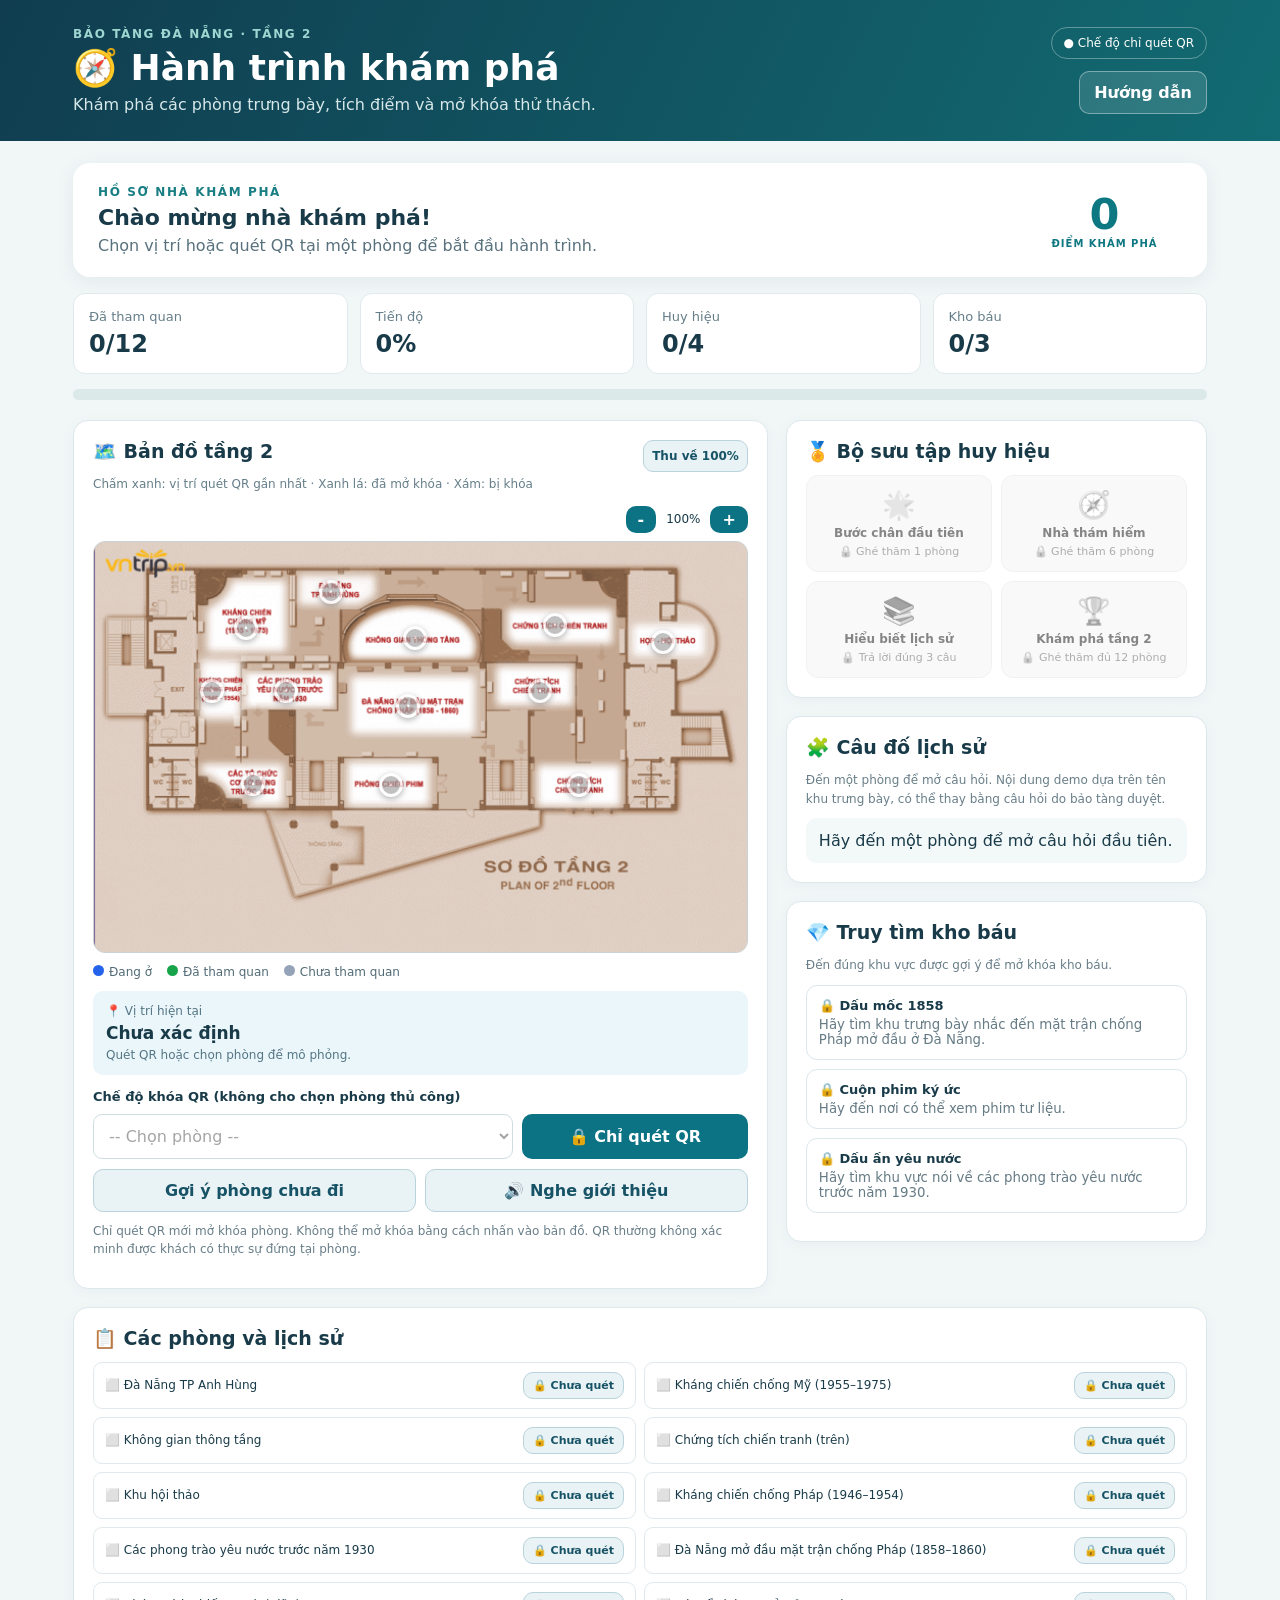
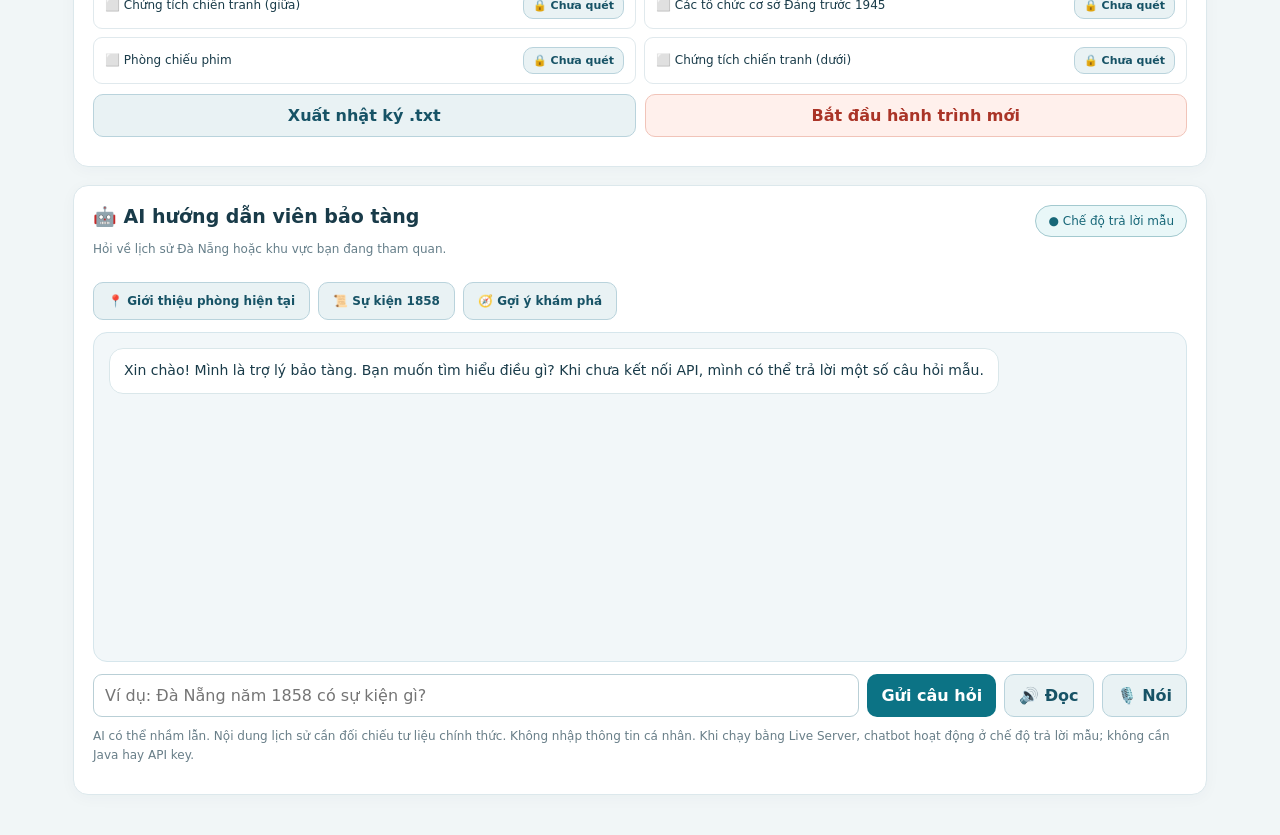
==== PUBLIC_UPLOAD_NETLIFY/index.html @ d4274776 "Day lan dau" ====
<!doctype html>
<html lang="vi">
<head>
  <meta charset="utf-8">
  <meta name="viewport" content="width=device-width,initial-scale=1">
  <meta name="theme-color" content="#103d50">
  <title>Hành trình khám phá | Bảo tàng Đà Nẵng</title>
  <link rel="stylesheet" href="style.css">
</head>
<body>
  <header class="top">
    <div class="wrap head">
      <div>
        <div class="eyebrow">BẢO TÀNG ĐÀ NẴNG · TẦNG 2</div>
        <h1>🧭 Hành trình khám phá</h1>
        <p>Khám phá các phòng trưng bày, tích điểm và mở khóa thử thách.</p>
      </div>
      <div class="head-actions">
        <span class="pill" id="modeBadge">● Chế độ chỉ quét QR</span>
        <button class="outline light" id="helpBtn">Hướng dẫn</button>
      </div>
    </div>
  </header>

  <main class="wrap">
    <section class="hero">
      <div>
        <div class="eyebrow dark">HỒ SƠ NHÀ KHÁM PHÁ</div>
        <h2 id="welcome">Chào mừng nhà khám phá!</h2>
        <p id="message">Quét QR tại một phòng để mở khóa và bắt đầu hành trình.</p>
      </div>
      <div class="score">
        <strong id="points">0</strong>
        <span>ĐIỂM KHÁM PHÁ</span>
      </div>
    </section>

    <section class="stats">
      <div class="stat">
        <span>Đã tham quan</span>
        <strong id="visitedCount">0/12</strong>
      </div>
      <div class="stat">
        <span>Tiến độ</span>
        <strong id="percentage">0%</strong>
      </div>
      <div class="stat">
        <span>Huy hiệu</span>
        <strong id="badgeCount">0/4</strong>
      </div>
      <div class="stat">
        <span>Kho báu</span>
        <strong id="treasureCount">0/3</strong>
      </div>
    </section>

    <div class="progress" aria-label="Tiến độ tham quan">
      <div id="progressFill"></div>
    </div>

    <div class="layout">
      <section class="panel map-panel">
        <div class="section-heading">
          <div>
            <h2>🗺️ Bản đồ tầng 2</h2>
            <p>Chấm xanh: vị trí quét QR gần nhất · Xanh lá: đã mở khóa · Xám: bị khóa</p>
          </div>
          <button class="outline" id="zoomReset">Thu về 100%</button>
        </div>
        
        <div class="zoom-tools">
          <button id="zoomOut" aria-label="Thu nhỏ">-</button>
          <span id="zoomLabel">100%</span>
          <button id="zoomIn" aria-label="Phóng to">+</button>
        </div>
        
        <div class="map-viewport" id="viewport">
          <div class="map-content" id="mapContent">
            <img src="floor2.png" alt="Sơ đồ gốc tầng 2 Bảo tàng Đà Nẵng">
            <div id="pins"></div>
          </div>
        </div>
        
        <div class="legend">
          <span><i class="blue"></i>Đang ở</span>
          <span><i class="green"></i>Đã tham quan</span>
          <span><i class="gray"></i>Chưa tham quan</span>
        </div>
        
        <div class="location-card" aria-live="polite">
          <span>📍 Vị trí hiện tại</span>
          <strong id="currentRoom">Chưa xác định</strong>
          <small id="positionSource">Quét QR tại phòng để xác nhận vị trí.</small>
        </div>
        
        <label for="roomSelect">Chế độ khóa QR (không cho chọn phòng thủ công)</label>
        <div class="input-row">
          <select id="roomSelect"></select>
          <button id="visitBtn">Đến phòng</button>
        </div>
        <div class="input-row">
          <button class="outline" id="nextBtn">Gợi ý phòng chưa đi</button>
          <button class="outline" id="audioBtn">🔊 Nghe giới thiệu</button>
        </div>
        <p class="hint">Chỉ quét QR mới mở khóa phòng. Không thể mở khóa bằng cách nhấn vào bản đồ. QR thường không xác minh được khách có thực sự đứng tại phòng.</p>
      </section>

      <div class="side">
        <section class="panel">
          <div class="section-heading">
            <h2>🏅 Bộ sưu tập huy hiệu</h2>
          </div>
          <div id="badges" class="badges"></div>
        </section>
        
        <section class="panel">
          <h2>🧩 Câu đố lịch sử</h2>
          <p class="hint">Đến một phòng để mở câu hỏi. Nội dung demo dựa trên tên khu trưng bày, có thể thay bằng câu hỏi do bảo tàng duyệt.</p>
          <div id="quizBox" class="quiz-box"></div>
        </section>
        
        <section class="panel">
          <h2>💎 Truy tìm kho báu</h2>
          <p class="hint">Đến đúng khu vực được gợi ý để mở khóa kho báu.</p>
          <div id="treasures"></div>
        </section>
      </div>
    </div>

    <section class="panel bottom">
      <h2>📋 Các phòng và lịch sử</h2>
      <div id="roomList" class="room-list"></div>
      <div class="input-row">
        <button class="outline" id="exportBtn">Xuất nhật ký .txt</button>
        <button class="danger" id="resetBtn">Bắt đầu hành trình mới</button>
      </div>
    </section>

    <section class="panel bottom" id="ai-guide">
      <div class="section-heading">
        <div>
          <h2>🤖 AI hướng dẫn viên bảo tàng</h2>
          <p>Hỏi về lịch sử Đà Nẵng hoặc khu vực bạn đang tham quan.</p>
        </div>
        <span class="pill ai-status" id="aiStatus">Đang kiểm tra kết nối</span>
      </div>
      
      <div class="ai-suggestions">
        <button class="outline ai-suggest" data-question="Khu vực tôi đang đứng trưng bày chủ đề gì?">📍 Giới thiệu phòng hiện tại</button>
        <button class="outline ai-suggest" data-question="Vì sao Đà Nẵng có vai trò quan trọng trong lịch sử năm 1858?">📜 Sự kiện 1858</button>
        <button class="outline ai-suggest" data-question="Tôi nên tham quan khu vực nào tiếp theo?">🧭 Gợi ý khám phá</button>
      </div>
      
      <div id="aiMessages" class="ai-messages" aria-live="polite">
        <div class="ai-bubble assistant">Xin chào! Mình là trợ lý bảo tàng. Bạn muốn tìm hiểu điều gì? Khi chưa kết nối API, mình có thể trả lời một số câu hỏi mẫu.</div>
      </div>
      
      <form id="aiForm" class="ai-form">
        <input id="aiInput" maxlength="600" autocomplete="off" placeholder="Ví dụ: Đà Nẵng năm 1858 có sự kiện gì?" aria-label="Câu hỏi cho AI" required>
        <button id="aiSend" type="submit">Gửi câu hỏi</button>
        <button type="button" class="outline" id="aiSpeak" title="Đọc câu trả lời">🔊 Đọc</button>
        <button type="button" class="outline" id="aiMic" title="Nhập bằng giọng nói">🎙️ Nói</button>
      </form>
      <p class="hint">AI có thể nhầm lẫn. Nội dung lịch sử cần đối chiếu tư liệu chính thức. Không nhập thông tin cá nhân. Khi chạy bằng Live Server, chatbot hoạt động ở chế độ trả lời mẫu; không cần Java hay API key.</p>
    </section>
  </main>

  <div id="toast" class="toast" role="status" aria-live="polite"></div>
  
  <dialog id="helpDialog">
    <h2>Hướng dẫn sử dụng</h2>
    <p><b>1.</b> Quét mã QR dán tại phòng để mở khóa phòng đó. Lần đầu ghé phòng được +100 điểm.</p>
    <p><b>2.</b> Trả lời đúng câu hỏi của phòng để nhận thêm +50 điểm.</p>
    <p><b>3.</b> Hoàn thành các thử thách kho báu để nhận +150 điểm mỗi nhiệm vụ.</p>
    <p><b>4.</b> Nhấn “Nghe giới thiệu” để nghe giọng đọc tiếng Việt bằng chức năng có sẵn của trình duyệt.</p>
    <p><b>5.</b> Để dùng QR thật, đưa web lên HTTPS, tạo mã cho mỗi phòng rồi in và đặt tại phòng tương ứng.</p>
    <p><b>6.</b> Chế độ QR-only không cho phép Beacon mở khóa. Ứng dụng Android có thể gọi <code>window.onBeaconRoom('id-phong')</code> trong WebView.</p>
    <p><b>Lưu ý:</b> vị trí các chấm trên ảnh là ước lượng, cần hiệu chỉnh với sơ đồ và cửa thực tế. Nội dung thuyết minh là giới thiệu mẫu, không phải nội dung chính thức của bảo tàng.</p>
    <button id="closeHelp">Đóng</button>
  </dialog>

  <script src="app.js"></script>
  <script src="ai.js"></script>
</body>
</html>
---- PUBLIC_UPLOAD_NETLIFY/style.css ----
:root{font-family:system-ui,-apple-system,'Segoe UI',sans-serif;color:#193b49;background:#f1f6f7}*{box-sizing:border-box}body{margin:0}button,select,input{font:inherit}button{border:0;border-radius:10px;background:#0c7385;color:white;padding:11px 14px;font-weight:700;cursor:pointer}button:hover{filter:brightness(.96)}button:focus-visible,input:focus-visible,select:focus-visible{outline:3px solid #f9b44c;outline-offset:2px}.outline{background:#e9f2f4;color:#175366;border:1px solid #b9d3dc}.light{background:#ffffff20;color:white;border-color:#ffffff60}.danger{background:#fff0ec;color:#aa3427;border:1px solid #f1c4b9}.wrap{max-width:1170px;margin:auto;padding-left:18px;padding-right:18px}.top{background:linear-gradient(115deg,#103d50,#126b72);color:white}.head{padding-top:27px;padding-bottom:27px;display:flex;align-items:center;justify-content:space-between;gap:15px}.head h1{font-size:clamp(24px,4vw,36px);margin:6px 0}.head p{margin:0;color:#d7e8e9}.eyebrow{font-size:12px;font-weight:800;letter-spacing:1.6px;color:#9ed7d1}.eyebrow.dark{color:#187e83}.head-actions{display:flex;flex-direction:column;gap:12px;align-items:flex-end}.pill{border:1px solid #ffffff55;border-radius:30px;padding:8px 12px;font-size:12px;white-space:nowrap}main{padding-top:22px;padding-bottom:40px}.hero{display:flex;justify-content:space-between;gap:18px;align-items:center;background:#fff;border-radius:17px;padding:22px 25px;box-shadow:0 4px 20px #123e5010}.hero h2{font-size:22px;margin:6px 0}.hero p{margin:0;color:#58717d}.score{display:flex;flex-direction:column;align-items:center;min-width:155px;color:#0d7782}.score strong{font-size:43px;line-height:1.1}.score span{font-size:10px;letter-spacing:1px;font-weight:800}.stats{display:grid;grid-template-columns:repeat(4,1fr);gap:12px;margin-top:16px}.stat{background:white;border:1px solid #e0eaed;border-radius:12px;padding:15px}.stat span{display:block;color:#657e89;font-size:13px}.stat strong{display:block;margin-top:6px;font-size:24px}.progress{height:11px;background:#dce9e9;border-radius:30px;overflow:hidden;margin:15px 0 20px}.progress>div{height:100%;width:0;background:linear-gradient(90deg,#15936b,#65c99b);transition:width .6s}.layout{display:grid;grid-template-columns:minmax(0,1.65fr) minmax(300px,1fr);gap:18px;align-items:start}.panel{background:white;border:1px solid #dce8ec;border-radius:15px;padding:19px;box-shadow:0 3px 16px #163e4e09}.panel h2{font-size:19px;margin:0 0 12px}.panel p{line-height:1.55}.section-heading{display:flex;justify-content:space-between;align-items:start;gap:10px}.section-heading p{font-size:12px;color:#657e89;margin:0 0 12px}.section-heading button{font-size:12px;padding:8px;white-space:nowrap}.zoom-tools{display:flex;align-items:center;justify-content:flex-end;gap:10px;margin-bottom:8px}.zoom-tools button{padding:4px 12px}.zoom-tools span{font-size:12px}.map-viewport{overflow:auto;max-height:600px;background:#e9e4dd;border:1px solid #c7d3d5;border-radius:12px}.map-content{width:100%;min-width:0;position:relative;line-height:0}.map-content img{display:block;width:100%;height:auto}.pin{position:absolute;transform:translate(-50%,-50%);width:24px;height:24px;border-radius:50%;border:3px solid white;background:#94a3b8;box-shadow:0 2px 6px #0007;padding:0;display:grid;place-items:center;color:white;font-size:12px;line-height:1;z-index:1}.pin.visited{background:#16a34a}.pin.current{background:#2563eb;width:34px;height:34px;z-index:3;animation:pulse 1.7s infinite}.pin.current::after{content:'📍';position:absolute;top:-23px;font-size:16px}.pin.new{animation:unlock .75s ease-out}.pin.current.new{animation:unlock .75s ease-out,pulse 1.7s .75s infinite}@keyframes pulse{50%{box-shadow:0 0 0 10px #2563eb33}}@keyframes unlock{0%{transform:translate(-50%,-50%) scale(.5);box-shadow:0 0 0 0 #16a34a88}65%{transform:translate(-50%,-50%) scale(1.4);box-shadow:0 0 0 15px #16a34a00}100%{transform:translate(-50%,-50%) scale(1)}}.legend{display:flex;gap:15px;flex-wrap:wrap;font-size:12px;color:#526b76;margin:12px 0}.legend i{display:inline-block;width:11px;height:11px;border-radius:50%;margin-right:5px}.blue{background:#2563eb}.green{background:#16a34a}.gray{background:#94a3b8}.location-card{display:flex;flex-direction:column;gap:5px;padding:13px;background:#eaf6fa;border-radius:10px;margin-bottom:14px}.location-card span,.location-card small{font-size:12px;color:#547585}.location-card strong{font-size:17px}.panel label{display:block;margin:14px 0 6px;font-size:13px;font-weight:700}.panel select,.panel input{width:100%;border:1px solid #b9cfd6;border-radius:9px;padding:11px;background:white;min-width:0}.input-row{display:flex;gap:9px;margin:10px 0;flex-wrap:wrap}.input-row select{flex:2}.input-row button{flex:1;min-width:120px}.hint{color:#687e88;font-size:12px;margin:10px 0}.side{display:grid;gap:18px}.badges{display:grid;grid-template-columns:repeat(2,1fr);gap:9px}.badge-item{background:#f4f6f7;border:1px solid #e3e9eb;border-radius:12px;padding:13px;text-align:center;filter:grayscale(1);opacity:.6}.badge-item.unlocked{background:#fff8e7;border-color:#f5d99c;filter:none;opacity:1}.badge-item .emoji{font-size:27px;display:block}.badge-item strong{display:block;font-size:12px;margin:5px 0}.badge-item small{display:block;font-size:11px;color:#667b86}.quiz-box{background:#f3f8f9;border-radius:11px;padding:13px}.quiz-box h3{font-size:15px;margin:0 0 10px}.choice{display:block;width:100%;text-align:left;background:white;color:#234b59;border:1px solid #ccdee4;margin:7px 0;font-weight:500}.choice.correct{background:#dff5e8;border-color:#54af80}.choice.wrong{background:#ffe8e3;border-color:#e89c91}.choice:disabled{cursor:default}.treasure{padding:12px;border:1px solid #dce7eb;border-radius:11px;margin:9px 0}.treasure.done{background:#e8f8ee;border-color:#9bd5b2}.treasure strong{display:block;font-size:13px}.treasure small{display:block;color:#657b85;margin-top:4px}.bottom{margin-top:18px}.room-list{display:grid;grid-template-columns:repeat(2,minmax(0,1fr));gap:8px}.room-item{display:flex;align-items:center;justify-content:space-between;gap:8px;border:1px solid #e0e9ed;border-radius:9px;padding:9px 11px}.room-item span{font-size:12px}.room-item button{padding:6px 9px;font-size:11px;white-space:nowrap}.qr-output{margin-top:14px;border:1px solid #dce8ec;border-radius:12px;padding:15px;text-align:center}.qr-output img{width:220px;max-width:100%;display:block;margin:10px auto}.qr-output a{font-size:12px;overflow-wrap:anywhere}.toast{position:fixed;bottom:20px;left:50%;transform:translate(-50%,30px);background:#143e50;color:white;padding:14px 20px;border-radius:12px;box-shadow:0 10px 35px #0004;z-index:10;opacity:0;pointer-events:none;transition:.25s;max-width:90vw}.toast.show{opacity:1;transform:translate(-50%,0)}dialog{border:0;border-radius:15px;max-width:540px;width:90%;padding:24px;box-shadow:0 20px 70px #0004}dialog::backdrop{background:#0c2839a8}dialog p{line-height:1.5}@media(max-width:850px){.layout{grid-template-columns:1fr}.stats{grid-template-columns:repeat(2,1fr)}}@media(max-width:550px){.head{align-items:start;flex-direction:column}.head-actions{flex-direction:row;align-items:center;flex-wrap:wrap}.hero{padding:18px}.hero h2{font-size:18px}.score{min-width:95px}.score strong{font-size:31px}.room-list{grid-template-columns:1fr}.panel{padding:13px}.section-heading{flex-wrap:wrap}}

.ai-status{color:#176778;border-color:#a3c9cf;background:#e9f7f8}.ai-suggestions{display:flex;flex-wrap:wrap;gap:8px;margin:12px 0}.ai-suggestions button{font-size:12px}.ai-messages{background:#f2f7f9;border:1px solid #d6e6ec;border-radius:14px;padding:15px;height:330px;overflow-y:auto;display:flex;flex-direction:column;gap:12px}.ai-bubble{white-space:pre-wrap;line-height:1.55;padding:11px 14px;border-radius:14px;max-width:90%;font-size:14px}.ai-bubble.assistant{align-self:flex-start;background:white;border:1px solid #dae7ea}.ai-bubble.user{align-self:flex-end;background:#d8edf8;color:#15405b}.ai-form{display:flex;gap:8px;flex-wrap:wrap;margin-top:12px}.ai-form input{flex:1;min-width:210px}.ai-form button{white-space:nowrap}@media(max-width:550px){.ai-form input{flex-basis:100%}}
.qr-links{margin-top:18px;display:grid;gap:10px}.qr-link-row{border:1px solid #d7e4e8;border-radius:10px;padding:12px;display:grid;gap:7px}.qr-link-row a{overflow-wrap:anywhere;font-size:13px}.qr-link-row button{justify-self:start}.pin:not(.visited):not(.current){opacity:.65;filter:grayscale(1)}
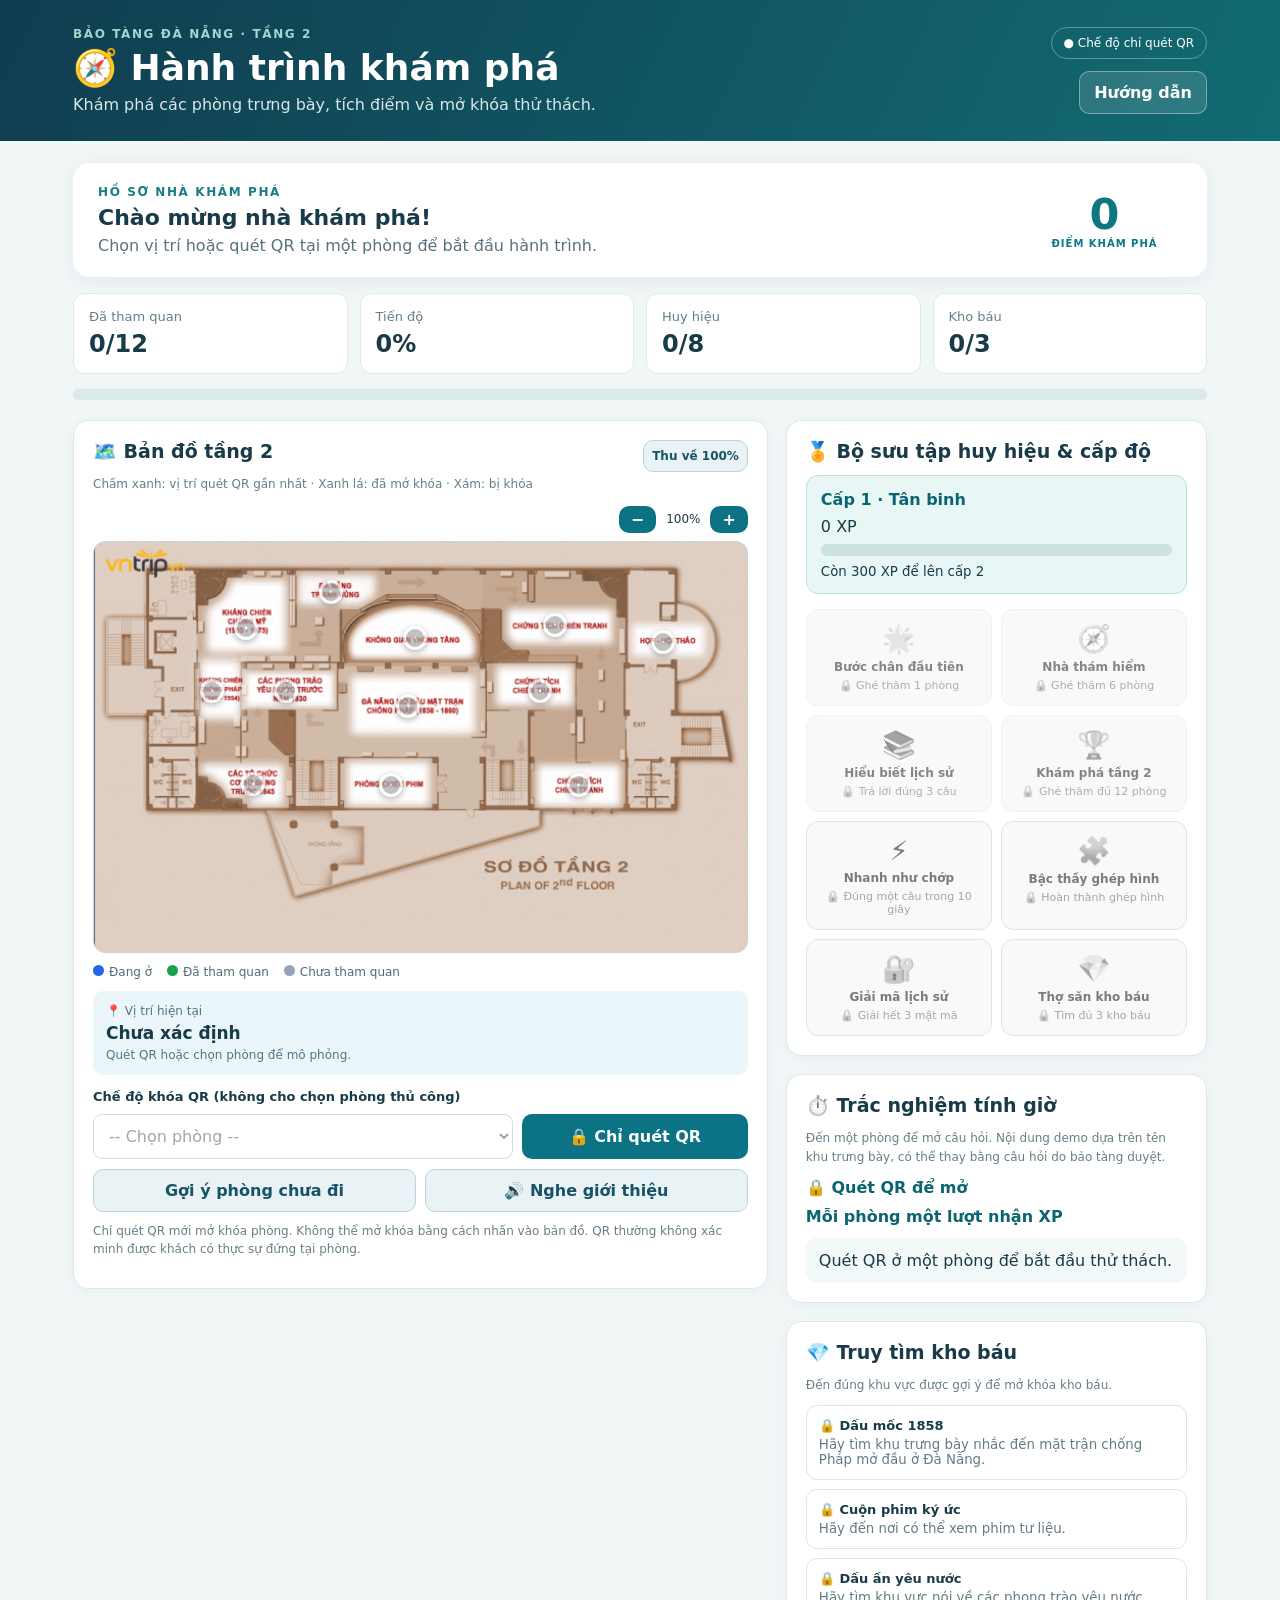
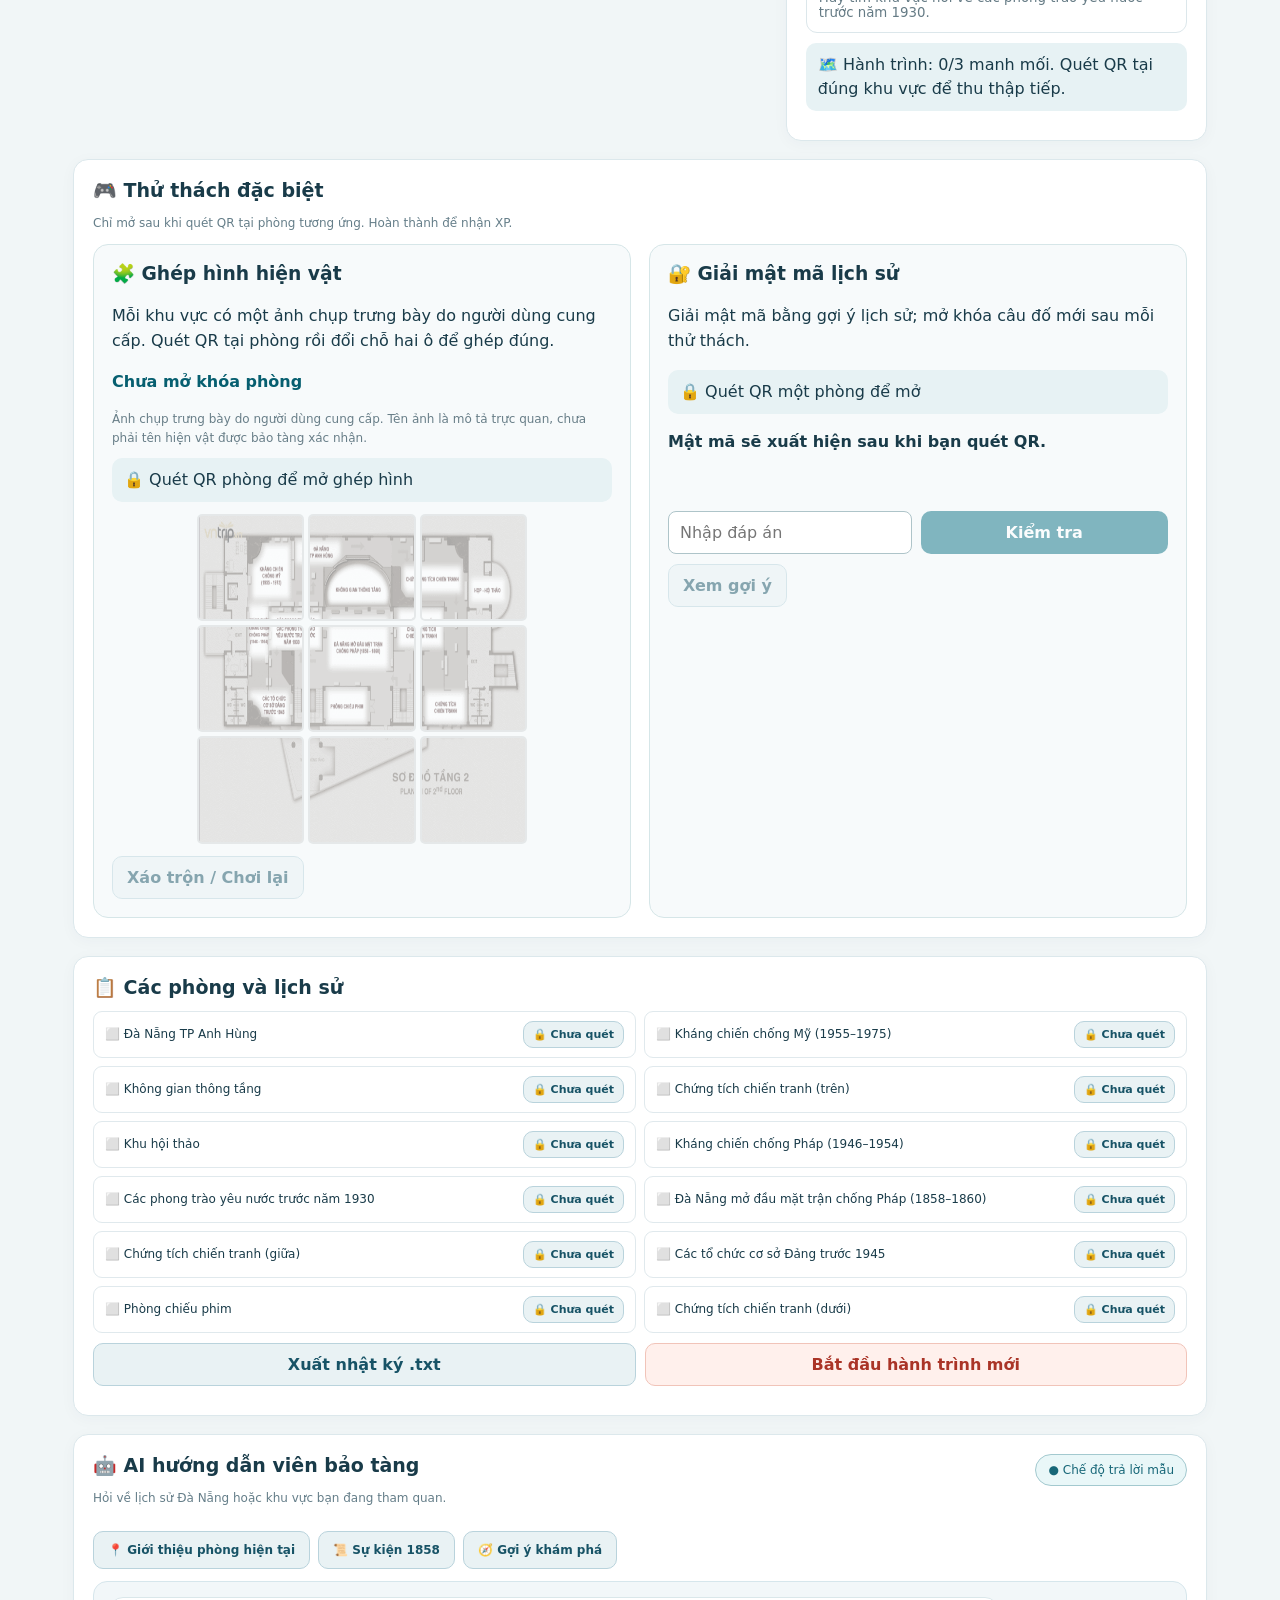
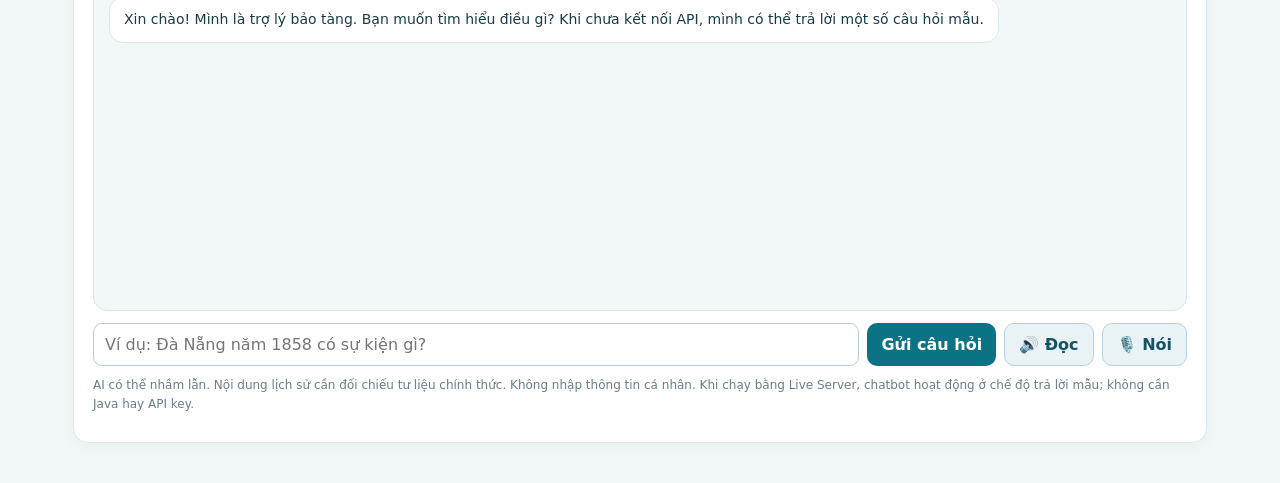
==== commit ca202549: "dong bo file" ====
--- a/PUBLIC_UPLOAD_NETLIFY/index.html
+++ b/PUBLIC_UPLOAD_NETLIFY/index.html
@@ -67,32 +67,33 @@
           </div>
           <button class="outline" id="zoomReset">Thu về 100%</button>
         </div>
-        
+
         <div class="zoom-tools">
-          <button id="zoomOut" aria-label="Thu nhỏ">-</button>
+          <button id="zoomOut" aria-label="Thu nhỏ">−</button>
           <span id="zoomLabel">100%</span>
           <button id="zoomIn" aria-label="Phóng to">+</button>
         </div>
-        
+
         <div class="map-viewport" id="viewport">
           <div class="map-content" id="mapContent">
             <img src="floor2.png" alt="Sơ đồ gốc tầng 2 Bảo tàng Đà Nẵng">
+            <svg id="pathLayer" viewBox="0 0 640 402"></svg>
             <div id="pins"></div>
           </div>
         </div>
-        
+
         <div class="legend">
           <span><i class="blue"></i>Đang ở</span>
           <span><i class="green"></i>Đã tham quan</span>
           <span><i class="gray"></i>Chưa tham quan</span>
         </div>
-        
+
         <div class="location-card" aria-live="polite">
           <span>📍 Vị trí hiện tại</span>
           <strong id="currentRoom">Chưa xác định</strong>
           <small id="positionSource">Quét QR tại phòng để xác nhận vị trí.</small>
         </div>
-        
+
         <label for="roomSelect">Chế độ khóa QR (không cho chọn phòng thủ công)</label>
         <div class="input-row">
           <select id="roomSelect"></select>
@@ -108,24 +109,77 @@
       <div class="side">
         <section class="panel">
           <div class="section-heading">
-            <h2>🏅 Bộ sưu tập huy hiệu</h2>
+            <h2>🏅 Bộ sưu tập huy hiệu & cấp độ</h2>
+          </div>
+          <div class="game-level">
+            <strong id="gameLevel">Cấp 1 · Tân binh</strong>
+            <span id="gameXp">0 XP</span>
+            <div class="xp-track">
+              <div id="xpFill"></div>
+            </div>
+            <small id="xpNext">Còn 300 XP để lên cấp</small>
           </div>
           <div id="badges" class="badges"></div>
         </section>
-        
+
         <section class="panel">
-          <h2>🧩 Câu đố lịch sử</h2>
+          <h2>⏱️ Trắc nghiệm tính giờ</h2>
           <p class="hint">Đến một phòng để mở câu hỏi. Nội dung demo dựa trên tên khu trưng bày, có thể thay bằng câu hỏi do bảo tàng duyệt.</p>
+          <div class="timer-row">
+            <span id="quizClock">⏳ Chờ mở phòng</span>
+            <span id="quizBest">Mỗi phòng một lượt nhận XP</span>
+          </div>
           <div id="quizBox" class="quiz-box"></div>
         </section>
-        
+
         <section class="panel">
           <h2>💎 Truy tìm kho báu</h2>
           <p class="hint">Đến đúng khu vực được gợi ý để mở khóa kho báu.</p>
           <div id="treasures"></div>
+          <div id="treasureStory" class="mission-story"></div>
         </section>
       </div>
     </div>
+
+    <section class="panel bottom game-panel" id="miniGames">
+      <div class="section-heading">
+        <div>
+          <h2>🎮 Thử thách đặc biệt</h2>
+          <p>Chỉ mở sau khi quét QR tại phòng tương ứng. Hoàn thành để nhận XP.</p>
+        </div>
+      </div>
+
+      <div class="game-grid">
+        <article class="game-card">
+          <h3>🧩 Ghép hình hiện vật</h3>
+          <p>Mỗi khu vực có một ảnh chụp trưng bày do người dùng cung cấp. Quét QR tại phòng rồi đổi chỗ hai ô để ghép đúng.</p>
+          <p id="puzzleRoomTitle"></p>
+          <p class="hint">Ảnh chụp trưng bày do người dùng cung cấp. Tên ảnh là mô tả trực quan, chưa phải tên hiện vật được bảo tàng xác nhận.</p>
+          <a id="puzzleSource" href="#" target="_blank" rel="noopener noreferrer" hidden>Nguồn tra cứu hiện vật: Bảo tàng Đà Nẵng</a>
+          <div id="puzzleStatus" class="game-status">🔒 Quét QR một phòng bất kỳ để mở</div>
+          <div id="puzzleBoard" class="puzzle-board" aria-label="Bảng ghép hình"></div>
+          <div id="puzzleReveal" class="puzzle-reveal" hidden>
+            <p>🎉 Bạn đã hoàn thành bức ảnh!</p>
+            <img alt="Ảnh trưng bày sau khi ghép" loading="lazy">
+            <p><strong></strong></p>
+            <small>Ảnh: người dùng cung cấp</small>
+          </div>
+          <button id="puzzleShuffle" class="outline" type="button">Xáo trộn / Chơi lại</button>
+        </article>
+
+        <article class="game-card">
+          <h3>🔐 Giải mật mã lịch sử</h3>
+          <p>Giải mật mã bằng gợi ý lịch sử; mở khóa câu đố mới sau mỗi thử thách.</p>
+          <div id="cipherStatus" class="game-status">🔒 Quét QR để mở</div>
+          <p id="cipherClue" class="cipher-clue"></p>
+          <div class="input-row">
+            <input id="cipherAnswer" type="text" placeholder="Nhập đáp án" autocomplete="off" maxlength="80" aria-label="Đáp án mật mã">
+            <button id="cipherCheck" type="button">Kiểm tra</button>
+          </div>
+          <button id="cipherHint" type="button" class="outline">Xem gợi ý</button>
+        </article>
+      </div>
+    </section>
 
     <section class="panel bottom">
       <h2>📋 Các phòng và lịch sử</h2>
@@ -144,17 +198,17 @@
         </div>
         <span class="pill ai-status" id="aiStatus">Đang kiểm tra kết nối</span>
       </div>
-      
+
       <div class="ai-suggestions">
         <button class="outline ai-suggest" data-question="Khu vực tôi đang đứng trưng bày chủ đề gì?">📍 Giới thiệu phòng hiện tại</button>
         <button class="outline ai-suggest" data-question="Vì sao Đà Nẵng có vai trò quan trọng trong lịch sử năm 1858?">📜 Sự kiện 1858</button>
         <button class="outline ai-suggest" data-question="Tôi nên tham quan khu vực nào tiếp theo?">🧭 Gợi ý khám phá</button>
       </div>
-      
+
       <div id="aiMessages" class="ai-messages" aria-live="polite">
         <div class="ai-bubble assistant">Xin chào! Mình là trợ lý bảo tàng. Bạn muốn tìm hiểu điều gì? Khi chưa kết nối API, mình có thể trả lời một số câu hỏi mẫu.</div>
       </div>
-      
+
       <form id="aiForm" class="ai-form">
         <input id="aiInput" maxlength="600" autocomplete="off" placeholder="Ví dụ: Đà Nẵng năm 1858 có sự kiện gì?" aria-label="Câu hỏi cho AI" required>
         <button id="aiSend" type="submit">Gửi câu hỏi</button>
@@ -166,12 +220,12 @@
   </main>
 
   <div id="toast" class="toast" role="status" aria-live="polite"></div>
-  
+
   <dialog id="helpDialog">
     <h2>Hướng dẫn sử dụng</h2>
     <p><b>1.</b> Quét mã QR dán tại phòng để mở khóa phòng đó. Lần đầu ghé phòng được +100 điểm.</p>
-    <p><b>2.</b> Trả lời đúng câu hỏi của phòng để nhận thêm +50 điểm.</p>
-    <p><b>3.</b> Hoàn thành các thử thách kho báu để nhận +150 điểm mỗi nhiệm vụ.</p>
+    <p><b>2.</b> Trả lời câu hỏi có đồng hồ 20 giây; đúng được +50 điểm và XP thưởng theo thời gian.</p>
+    <p><b>3.</b> Tìm đủ ba manh mối kho báu theo thứ tự; ghép hình và giải mật mã để nhận XP và huy hiệu mới.</p>
     <p><b>4.</b> Nhấn “Nghe giới thiệu” để nghe giọng đọc tiếng Việt bằng chức năng có sẵn của trình duyệt.</p>
     <p><b>5.</b> Để dùng QR thật, đưa web lên HTTPS, tạo mã cho mỗi phòng rồi in và đặt tại phòng tương ứng.</p>
     <p><b>6.</b> Chế độ QR-only không cho phép Beacon mở khóa. Ứng dụng Android có thể gọi <code>window.onBeaconRoom('id-phong')</code> trong WebView.</p>
@@ -180,6 +234,7 @@
   </dialog>
 
   <script src="app.js"></script>
+  <script src="game-upgrade.js"></script>
   <script src="ai.js"></script>
 </body>
 </html>
--- a/PUBLIC_UPLOAD_NETLIFY/style.css
+++ b/PUBLIC_UPLOAD_NETLIFY/style.css
@@ -1,4 +1,985 @@
-:root{font-family:system-ui,-apple-system,'Segoe UI',sans-serif;color:#193b49;background:#f1f6f7}*{box-sizing:border-box}body{margin:0}button,select,input{font:inherit}button{border:0;border-radius:10px;background:#0c7385;color:white;padding:11px 14px;font-weight:700;cursor:pointer}button:hover{filter:brightness(.96)}button:focus-visible,input:focus-visible,select:focus-visible{outline:3px solid #f9b44c;outline-offset:2px}.outline{background:#e9f2f4;color:#175366;border:1px solid #b9d3dc}.light{background:#ffffff20;color:white;border-color:#ffffff60}.danger{background:#fff0ec;color:#aa3427;border:1px solid #f1c4b9}.wrap{max-width:1170px;margin:auto;padding-left:18px;padding-right:18px}.top{background:linear-gradient(115deg,#103d50,#126b72);color:white}.head{padding-top:27px;padding-bottom:27px;display:flex;align-items:center;justify-content:space-between;gap:15px}.head h1{font-size:clamp(24px,4vw,36px);margin:6px 0}.head p{margin:0;color:#d7e8e9}.eyebrow{font-size:12px;font-weight:800;letter-spacing:1.6px;color:#9ed7d1}.eyebrow.dark{color:#187e83}.head-actions{display:flex;flex-direction:column;gap:12px;align-items:flex-end}.pill{border:1px solid #ffffff55;border-radius:30px;padding:8px 12px;font-size:12px;white-space:nowrap}main{padding-top:22px;padding-bottom:40px}.hero{display:flex;justify-content:space-between;gap:18px;align-items:center;background:#fff;border-radius:17px;padding:22px 25px;box-shadow:0 4px 20px #123e5010}.hero h2{font-size:22px;margin:6px 0}.hero p{margin:0;color:#58717d}.score{display:flex;flex-direction:column;align-items:center;min-width:155px;color:#0d7782}.score strong{font-size:43px;line-height:1.1}.score span{font-size:10px;letter-spacing:1px;font-weight:800}.stats{display:grid;grid-template-columns:repeat(4,1fr);gap:12px;margin-top:16px}.stat{background:white;border:1px solid #e0eaed;border-radius:12px;padding:15px}.stat span{display:block;color:#657e89;font-size:13px}.stat strong{display:block;margin-top:6px;font-size:24px}.progress{height:11px;background:#dce9e9;border-radius:30px;overflow:hidden;margin:15px 0 20px}.progress>div{height:100%;width:0;background:linear-gradient(90deg,#15936b,#65c99b);transition:width .6s}.layout{display:grid;grid-template-columns:minmax(0,1.65fr) minmax(300px,1fr);gap:18px;align-items:start}.panel{background:white;border:1px solid #dce8ec;border-radius:15px;padding:19px;box-shadow:0 3px 16px #163e4e09}.panel h2{font-size:19px;margin:0 0 12px}.panel p{line-height:1.55}.section-heading{display:flex;justify-content:space-between;align-items:start;gap:10px}.section-heading p{font-size:12px;color:#657e89;margin:0 0 12px}.section-heading button{font-size:12px;padding:8px;white-space:nowrap}.zoom-tools{display:flex;align-items:center;justify-content:flex-end;gap:10px;margin-bottom:8px}.zoom-tools button{padding:4px 12px}.zoom-tools span{font-size:12px}.map-viewport{overflow:auto;max-height:600px;background:#e9e4dd;border:1px solid #c7d3d5;border-radius:12px}.map-content{width:100%;min-width:0;position:relative;line-height:0}.map-content img{display:block;width:100%;height:auto}.pin{position:absolute;transform:translate(-50%,-50%);width:24px;height:24px;border-radius:50%;border:3px solid white;background:#94a3b8;box-shadow:0 2px 6px #0007;padding:0;display:grid;place-items:center;color:white;font-size:12px;line-height:1;z-index:1}.pin.visited{background:#16a34a}.pin.current{background:#2563eb;width:34px;height:34px;z-index:3;animation:pulse 1.7s infinite}.pin.current::after{content:'📍';position:absolute;top:-23px;font-size:16px}.pin.new{animation:unlock .75s ease-out}.pin.current.new{animation:unlock .75s ease-out,pulse 1.7s .75s infinite}@keyframes pulse{50%{box-shadow:0 0 0 10px #2563eb33}}@keyframes unlock{0%{transform:translate(-50%,-50%) scale(.5);box-shadow:0 0 0 0 #16a34a88}65%{transform:translate(-50%,-50%) scale(1.4);box-shadow:0 0 0 15px #16a34a00}100%{transform:translate(-50%,-50%) scale(1)}}.legend{display:flex;gap:15px;flex-wrap:wrap;font-size:12px;color:#526b76;margin:12px 0}.legend i{display:inline-block;width:11px;height:11px;border-radius:50%;margin-right:5px}.blue{background:#2563eb}.green{background:#16a34a}.gray{background:#94a3b8}.location-card{display:flex;flex-direction:column;gap:5px;padding:13px;background:#eaf6fa;border-radius:10px;margin-bottom:14px}.location-card span,.location-card small{font-size:12px;color:#547585}.location-card strong{font-size:17px}.panel label{display:block;margin:14px 0 6px;font-size:13px;font-weight:700}.panel select,.panel input{width:100%;border:1px solid #b9cfd6;border-radius:9px;padding:11px;background:white;min-width:0}.input-row{display:flex;gap:9px;margin:10px 0;flex-wrap:wrap}.input-row select{flex:2}.input-row button{flex:1;min-width:120px}.hint{color:#687e88;font-size:12px;margin:10px 0}.side{display:grid;gap:18px}.badges{display:grid;grid-template-columns:repeat(2,1fr);gap:9px}.badge-item{background:#f4f6f7;border:1px solid #e3e9eb;border-radius:12px;padding:13px;text-align:center;filter:grayscale(1);opacity:.6}.badge-item.unlocked{background:#fff8e7;border-color:#f5d99c;filter:none;opacity:1}.badge-item .emoji{font-size:27px;display:block}.badge-item strong{display:block;font-size:12px;margin:5px 0}.badge-item small{display:block;font-size:11px;color:#667b86}.quiz-box{background:#f3f8f9;border-radius:11px;padding:13px}.quiz-box h3{font-size:15px;margin:0 0 10px}.choice{display:block;width:100%;text-align:left;background:white;color:#234b59;border:1px solid #ccdee4;margin:7px 0;font-weight:500}.choice.correct{background:#dff5e8;border-color:#54af80}.choice.wrong{background:#ffe8e3;border-color:#e89c91}.choice:disabled{cursor:default}.treasure{padding:12px;border:1px solid #dce7eb;border-radius:11px;margin:9px 0}.treasure.done{background:#e8f8ee;border-color:#9bd5b2}.treasure strong{display:block;font-size:13px}.treasure small{display:block;color:#657b85;margin-top:4px}.bottom{margin-top:18px}.room-list{display:grid;grid-template-columns:repeat(2,minmax(0,1fr));gap:8px}.room-item{display:flex;align-items:center;justify-content:space-between;gap:8px;border:1px solid #e0e9ed;border-radius:9px;padding:9px 11px}.room-item span{font-size:12px}.room-item button{padding:6px 9px;font-size:11px;white-space:nowrap}.qr-output{margin-top:14px;border:1px solid #dce8ec;border-radius:12px;padding:15px;text-align:center}.qr-output img{width:220px;max-width:100%;display:block;margin:10px auto}.qr-output a{font-size:12px;overflow-wrap:anywhere}.toast{position:fixed;bottom:20px;left:50%;transform:translate(-50%,30px);background:#143e50;color:white;padding:14px 20px;border-radius:12px;box-shadow:0 10px 35px #0004;z-index:10;opacity:0;pointer-events:none;transition:.25s;max-width:90vw}.toast.show{opacity:1;transform:translate(-50%,0)}dialog{border:0;border-radius:15px;max-width:540px;width:90%;padding:24px;box-shadow:0 20px 70px #0004}dialog::backdrop{background:#0c2839a8}dialog p{line-height:1.5}@media(max-width:850px){.layout{grid-template-columns:1fr}.stats{grid-template-columns:repeat(2,1fr)}}@media(max-width:550px){.head{align-items:start;flex-direction:column}.head-actions{flex-direction:row;align-items:center;flex-wrap:wrap}.hero{padding:18px}.hero h2{font-size:18px}.score{min-width:95px}.score strong{font-size:31px}.room-list{grid-template-columns:1fr}.panel{padding:13px}.section-heading{flex-wrap:wrap}}
-
-.ai-status{color:#176778;border-color:#a3c9cf;background:#e9f7f8}.ai-suggestions{display:flex;flex-wrap:wrap;gap:8px;margin:12px 0}.ai-suggestions button{font-size:12px}.ai-messages{background:#f2f7f9;border:1px solid #d6e6ec;border-radius:14px;padding:15px;height:330px;overflow-y:auto;display:flex;flex-direction:column;gap:12px}.ai-bubble{white-space:pre-wrap;line-height:1.55;padding:11px 14px;border-radius:14px;max-width:90%;font-size:14px}.ai-bubble.assistant{align-self:flex-start;background:white;border:1px solid #dae7ea}.ai-bubble.user{align-self:flex-end;background:#d8edf8;color:#15405b}.ai-form{display:flex;gap:8px;flex-wrap:wrap;margin-top:12px}.ai-form input{flex:1;min-width:210px}.ai-form button{white-space:nowrap}@media(max-width:550px){.ai-form input{flex-basis:100%}}
-.qr-links{margin-top:18px;display:grid;gap:10px}.qr-link-row{border:1px solid #d7e4e8;border-radius:10px;padding:12px;display:grid;gap:7px}.qr-link-row a{overflow-wrap:anywhere;font-size:13px}.qr-link-row button{justify-self:start}.pin:not(.visited):not(.current){opacity:.65;filter:grayscale(1)}
+:root {
+  font-family: system-ui, -apple-system, 'Segoe UI', sans-serif;
+  color: #193b49;
+  background: #f1f6f7;
+}
+
+* {
+  box-sizing: border-box;
+}
+
+body {
+  margin: 0;
+}
+
+button,
+select,
+input {
+  font: inherit;
+}
+
+button {
+  border: 0;
+  border-radius: 10px;
+  background: #0c7385;
+  color: white;
+  padding: 11px 14px;
+  font-weight: 700;
+  cursor: pointer;
+}
+
+button:hover {
+  filter: brightness(.96);
+}
+
+button:focus-visible,
+input:focus-visible,
+select:focus-visible {
+  outline: 3px solid #f9b44c;
+  outline-offset: 2px;
+}
+
+.outline {
+  background: #e9f2f4;
+  color: #175366;
+  border: 1px solid #b9d3dc;
+}
+
+.light {
+  background: #ffffff20;
+  color: white;
+  border-color: #ffffff60;
+}
+
+.danger {
+  background: #fff0ec;
+  color: #aa3427;
+  border: 1px solid #f1c4b9;
+}
+
+.wrap {
+  max-width: 1170px;
+  margin: auto;
+  padding-left: 18px;
+  padding-right: 18px;
+}
+
+.top {
+  background: linear-gradient(115deg, #103d50, #126b72);
+  color: white;
+}
+
+.head {
+  padding-top: 27px;
+  padding-bottom: 27px;
+  display: flex;
+  align-items: center;
+  justify-content: space-between;
+  gap: 15px;
+}
+
+.head h1 {
+  font-size: clamp(24px, 4vw, 36px);
+  margin: 6px 0;
+}
+
+.head p {
+  margin: 0;
+  color: #d7e8e9;
+}
+
+.eyebrow {
+  font-size: 12px;
+  font-weight: 800;
+  letter-spacing: 1.6px;
+  color: #9ed7d1;
+}
+
+.eyebrow.dark {
+  color: #187e83;
+}
+
+.head-actions {
+  display: flex;
+  flex-direction: column;
+  gap: 12px;
+  align-items: flex-end;
+}
+
+.pill {
+  border: 1px solid #ffffff55;
+  border-radius: 30px;
+  padding: 8px 12px;
+  font-size: 12px;
+  white-space: nowrap;
+}
+
+main {
+  padding-top: 22px;
+  padding-bottom: 40px;
+}
+
+.hero {
+  display: flex;
+  justify-content: space-between;
+  gap: 18px;
+  align-items: center;
+  background: #fff;
+  border-radius: 17px;
+  padding: 22px 25px;
+  box-shadow: 0 4px 20px #123e5010;
+}
+
+.hero h2 {
+  font-size: 22px;
+  margin: 6px 0;
+}
+
+.hero p {
+  margin: 0;
+  color: #58717d;
+}
+
+.score {
+  display: flex;
+  flex-direction: column;
+  align-items: center;
+  min-width: 155px;
+  color: #0d7782;
+}
+
+.score strong {
+  font-size: 43px;
+  line-height: 1.1;
+}
+
+.score span {
+  font-size: 10px;
+  letter-spacing: 1px;
+  font-weight: 800;
+}
+
+.stats {
+  display: grid;
+  grid-template-columns: repeat(4, 1fr);
+  gap: 12px;
+  margin-top: 16px;
+}
+
+.stat {
+  background: white;
+  border: 1px solid #e0eaed;
+  border-radius: 12px;
+  padding: 15px;
+}
+
+.stat span {
+  display: block;
+  color: #657e89;
+  font-size: 13px;
+}
+
+.stat strong {
+  display: block;
+  margin-top: 6px;
+  font-size: 24px;
+}
+
+.progress {
+  height: 11px;
+  background: #dce9e9;
+  border-radius: 30px;
+  overflow: hidden;
+  margin: 15px 0 20px;
+}
+
+.progress > div {
+  height: 100%;
+  width: 0;
+  background: linear-gradient(90deg, #15936b, #65c99b);
+  transition: width .6s;
+}
+
+.layout {
+  display: grid;
+  grid-template-columns: minmax(0, 1.65fr) minmax(300px, 1fr);
+  gap: 18px;
+  align-items: start;
+}
+
+.panel {
+  background: white;
+  border: 1px solid #dce8ec;
+  border-radius: 15px;
+  padding: 19px;
+  box-shadow: 0 3px 16px #163e4e09;
+}
+
+.panel h2 {
+  font-size: 19px;
+  margin: 0 0 12px;
+}
+
+.panel p {
+  line-height: 1.55;
+}
+
+.section-heading {
+  display: flex;
+  justify-content: space-between;
+  align-items: start;
+  gap: 10px;
+}
+
+.section-heading p {
+  font-size: 12px;
+  color: #657e89;
+  margin: 0 0 12px;
+}
+
+.section-heading button {
+  font-size: 12px;
+  padding: 8px;
+  white-space: nowrap;
+}
+
+.zoom-tools {
+  display: flex;
+  align-items: center;
+  justify-content: flex-end;
+  gap: 10px;
+  margin-bottom: 8px;
+}
+
+.zoom-tools button {
+  padding: 4px 12px;
+}
+
+.zoom-tools span {
+  font-size: 12px;
+}
+
+.map-viewport {
+  overflow: auto;
+  max-height: 600px;
+  background: #e9e4dd;
+  border: 1px solid #c7d3d5;
+  border-radius: 12px;
+}
+
+.map-content {
+  width: 100%;
+  min-width: 0;
+  position: relative;
+  line-height: 0;
+}
+
+.map-content img {
+  display: block;
+  width: 100%;
+  height: auto;
+}
+
+.pin {
+  position: absolute;
+  transform: translate(-50%, -50%);
+  width: 24px;
+  height: 24px;
+  border-radius: 50%;
+  border: 3px solid white;
+  background: #94a3b8;
+  box-shadow: 0 2px 6px #0007;
+  padding: 0;
+  display: grid;
+  place-items: center;
+  color: white;
+  font-size: 12px;
+  line-height: 1;
+  z-index: 1;
+}
+
+.pin.visited {
+  background: #16a34a;
+}
+
+.pin.current {
+  background: #2563eb;
+  width: 34px;
+  height: 34px;
+  z-index: 3;
+  animation: pulse 1.7s infinite;
+}
+
+.pin.current::after {
+  content: '📍';
+  position: absolute;
+  top: -23px;
+  font-size: 16px;
+}
+
+.pin.new {
+  animation: unlock .75s ease-out;
+}
+
+.pin.current.new {
+  animation: unlock .75s ease-out, pulse 1.7s .75s infinite;
+}
+
+@keyframes pulse {
+  50% {
+    box-shadow: 0 0 0 10px #2563eb33;
+  }
+}
+
+@keyframes unlock {
+  0% {
+    transform: translate(-50%, -50%) scale(.5);
+    box-shadow: 0 0 0 0 #16a34a88;
+  }
+  65% {
+    transform: translate(-50%, -50%) scale(1.4);
+    box-shadow: 0 0 0 15px #16a34a00;
+  }
+  100% {
+    transform: translate(-50%, -50%) scale(1);
+  }
+}
+
+.legend {
+  display: flex;
+  gap: 15px;
+  flex-wrap: wrap;
+  font-size: 12px;
+  color: #526b76;
+  margin: 12px 0;
+}
+
+.legend i {
+  display: inline-block;
+  width: 11px;
+  height: 11px;
+  border-radius: 50%;
+  margin-right: 5px;
+}
+
+.blue {
+  background: #2563eb;
+}
+
+.green {
+  background: #16a34a;
+}
+
+.gray {
+  background: #94a3b8;
+}
+
+.location-card {
+  display: flex;
+  flex-direction: column;
+  gap: 5px;
+  padding: 13px;
+  background: #eaf6fa;
+  border-radius: 10px;
+  margin-bottom: 14px;
+}
+
+.location-card span,
+.location-card small {
+  font-size: 12px;
+  color: #547585;
+}
+
+.location-card strong {
+  font-size: 17px;
+}
+
+.panel label {
+  display: block;
+  margin: 14px 0 6px;
+  font-size: 13px;
+  font-weight: 700;
+}
+
+.panel select,
+.panel input {
+  width: 100%;
+  border: 1px solid #b9cfd6;
+  border-radius: 9px;
+  padding: 11px;
+  background: white;
+  min-width: 0;
+}
+
+.input-row {
+  display: flex;
+  gap: 9px;
+  margin: 10px 0;
+  flex-wrap: wrap;
+}
+
+.input-row select {
+  flex: 2;
+}
+
+.input-row button {
+  flex: 1;
+  min-width: 120px;
+}
+
+.hint {
+  color: #687e88;
+  font-size: 12px;
+  margin: 10px 0;
+}
+
+.side {
+  display: grid;
+  gap: 18px;
+}
+
+.badges {
+  display: grid;
+  grid-template-columns: repeat(2, 1fr);
+  gap: 9px;
+}
+
+.badge-item {
+  background: #f4f6f7;
+  border: 1px solid #e3e9eb;
+  border-radius: 12px;
+  padding: 13px;
+  text-align: center;
+  filter: grayscale(1);
+  opacity: .6;
+}
+
+.badge-item.unlocked {
+  background: #fff8e7;
+  border-color: #f5d99c;
+  filter: none;
+  opacity: 1;
+}
+
+.badge-item .emoji {
+  font-size: 27px;
+  display: block;
+}
+
+.badge-item strong {
+  display: block;
+  font-size: 12px;
+  margin: 5px 0;
+}
+
+.badge-item small {
+  display: block;
+  font-size: 11px;
+  color: #667b86;
+}
+
+.quiz-box {
+  background: #f3f8f9;
+  border-radius: 11px;
+  padding: 13px;
+}
+
+.quiz-box h3 {
+  font-size: 15px;
+  margin: 0 0 10px;
+}
+
+.choice {
+  display: block;
+  width: 100%;
+  text-align: left;
+  background: white;
+  color: #234b59;
+  border: 1px solid #ccdee4;
+  margin: 7px 0;
+  font-weight: 500;
+}
+
+.choice.correct {
+  background: #dff5e8;
+  border-color: #54af80;
+}
+
+.choice.wrong {
+  background: #ffe8e3;
+  border-color: #e89c91;
+}
+
+.choice:disabled {
+  cursor: default;
+}
+
+.treasure {
+  padding: 12px;
+  border: 1px solid #dce7eb;
+  border-radius: 11px;
+  margin: 9px 0;
+}
+
+.treasure.done {
+  background: #e8f8ee;
+  border-color: #9bd5b2;
+}
+
+.treasure strong {
+  display: block;
+  font-size: 13px;
+}
+
+.treasure small {
+  display: block;
+  color: #657b85;
+  margin-top: 4px;
+}
+
+.bottom {
+  margin-top: 18px;
+}
+
+.room-list {
+  display: grid;
+  grid-template-columns: repeat(2, minmax(0, 1fr));
+  gap: 8px;
+}
+
+.room-item {
+  display: flex;
+  align-items: center;
+  justify-content: space-between;
+  gap: 8px;
+  border: 1px solid #e0e9ed;
+  border-radius: 9px;
+  padding: 9px 11px;
+}
+
+.room-item span {
+  font-size: 12px;
+}
+
+.room-item button {
+  padding: 6px 9px;
+  font-size: 11px;
+  white-space: nowrap;
+}
+
+.qr-output {
+  margin-top: 14px;
+  border: 1px solid #dce8ec;
+  border-radius: 12px;
+  padding: 15px;
+  text-align: center;
+}
+
+.qr-output img {
+  width: 220px;
+  max-width: 100%;
+  display: block;
+  margin: 10px auto;
+}
+
+.qr-output a {
+  font-size: 12px;
+  overflow-wrap: anywhere;
+}
+
+.toast {
+  position: fixed;
+  bottom: 20px;
+  left: 50%;
+  transform: translate(-50%, 30px);
+  background: #143e50;
+  color: white;
+  padding: 14px 20px;
+  border-radius: 12px;
+  box-shadow: 0 10px 35px #0004;
+  z-index: 10;
+  opacity: 0;
+  pointer-events: none;
+  transition: .25s;
+  max-width: 90vw;
+}
+
+.toast.show {
+  opacity: 1;
+  transform: translate(-50%, 0);
+}
+
+dialog {
+  border: 0;
+  border-radius: 15px;
+  max-width: 540px;
+  width: 90%;
+  padding: 24px;
+  box-shadow: 0 20px 70px #0004;
+}
+
+dialog::backdrop {
+  background: #0c2839a8;
+}
+
+dialog p {
+  line-height: 1.5;
+}
+
+@media (max-width: 850px) {
+  .layout {
+    grid-template-columns: 1fr;
+  }
+  .stats {
+    grid-template-columns: repeat(2, 1fr);
+  }
+}
+
+@media (max-width: 550px) {
+  .head {
+    align-items: start;
+    flex-direction: column;
+  }
+  .head-actions {
+    flex-direction: row;
+    align-items: center;
+    flex-wrap: wrap;
+  }
+  .hero {
+    padding: 18px;
+  }
+  .hero h2 {
+    font-size: 18px;
+  }
+  .score {
+    min-width: 95px;
+  }
+  .score strong {
+    font-size: 31px;
+  }
+  .room-list {
+    grid-template-columns: 1fr;
+  }
+  .panel {
+    padding: 13px;
+  }
+  .section-heading {
+    flex-wrap: wrap;
+  }
+}
+
+.ai-status {
+  color: #176778;
+  border-color: #a3c9cf;
+  background: #e9f7f8;
+}
+
+.ai-suggestions {
+  display: flex;
+  flex-wrap: wrap;
+  gap: 8px;
+  margin: 12px 0;
+}
+
+.ai-suggestions button {
+  font-size: 12px;
+}
+
+.ai-messages {
+  background: #f2f7f9;
+  border: 1px solid #d6e6ec;
+  border-radius: 14px;
+  padding: 15px;
+  height: 330px;
+  overflow-y: auto;
+  display: flex;
+  flex-direction: column;
+  gap: 12px;
+}
+
+.ai-bubble {
+  white-space: pre-wrap;
+  line-height: 1.55;
+  padding: 11px 14px;
+  border-radius: 14px;
+  max-width: 90%;
+  font-size: 14px;
+}
+
+.ai-bubble.assistant {
+  align-self: flex-start;
+  background: white;
+  border: 1px solid #dae7ea;
+}
+
+.ai-bubble.user {
+  align-self: flex-end;
+  background: #d8edf8;
+  color: #15405b;
+}
+
+.ai-form {
+  display: flex;
+  gap: 8px;
+  flex-wrap: wrap;
+  margin-top: 12px;
+}
+
+.ai-form input {
+  flex: 1;
+  min-width: 210px;
+}
+
+.ai-form button {
+  white-space: nowrap;
+}
+
+@media (max-width: 550px) {
+  .ai-form input {
+    flex-basis: 100%;
+  }
+}
+
+.qr-links {
+  margin-top: 18px;
+  display: grid;
+  gap: 10px;
+}
+
+.qr-link-row {
+  border: 1px solid #d7e4e8;
+  border-radius: 10px;
+  padding: 12px;
+  display: grid;
+  gap: 7px;
+}
+
+.qr-link-row a {
+  overflow-wrap: anywhere;
+  font-size: 13px;
+}
+
+.qr-link-row button {
+  justify-self: start;
+}
+
+.pin:not(.visited):not(.current) {
+  opacity: .65;
+  filter: grayscale(1);
+}
+
+/* Nâng cấp trò chơi */
+.game-level {
+  background: #e8f7f5;
+  border: 1px solid #b9e2dc;
+  border-radius: 12px;
+  padding: 14px;
+  margin-bottom: 15px;
+  display: grid;
+  gap: 8px;
+}
+
+.game-level strong {
+  color: #0b6570;
+}
+
+.xp-track {
+  height: 12px;
+  background: #cce3e1;
+  border-radius: 99px;
+  overflow: hidden;
+}
+
+.xp-track > div {
+  height: 100%;
+  width: 0;
+  background: linear-gradient(90deg, #14a6a1, #e0b342);
+  transition: width .3s;
+}
+
+.timer-row {
+  display: flex;
+  gap: 10px;
+  justify-content: space-between;
+  flex-wrap: wrap;
+  margin: 12px 0;
+  font-weight: bold;
+  color: #0b6570;
+}
+
+.timer-row .urgent {
+  color: #b42318;
+}
+
+.game-grid {
+  display: grid;
+  grid-template-columns: repeat(auto-fit, minmax(260px, 1fr));
+  gap: 18px;
+}
+
+.game-card {
+  background: #f7fafb;
+  border: 1px solid #d6e6e8;
+  border-radius: 15px;
+  padding: 18px;
+}
+
+.game-card h3 {
+  margin-top: 0;
+}
+
+.game-status,
+.mission-story {
+  background: #e7f2f4;
+  padding: 10px 12px;
+  border-radius: 10px;
+  margin: 10px 0;
+  line-height: 1.5;
+}
+
+.puzzle-board {
+  display: grid;
+  grid-template-columns: repeat(3, 1fr);
+  width: min(100%, 330px);
+  aspect-ratio: 1.5;
+  gap: 4px;
+  margin: 12px auto;
+}
+
+.puzzle-tile {
+  border: 2px solid #c5dce0;
+  border-radius: 5px;
+  background-image: url('floor2.png');
+  background-size: 300% 300%;
+  min-height: 52px;
+  cursor: pointer;
+  color: transparent;
+  transition: transform .12s;
+}
+
+.puzzle-tile.selected {
+  border: 4px solid #e4a735;
+  transform: scale(.96);
+}
+
+.puzzle-tile:disabled {
+  cursor: not-allowed;
+  filter: grayscale(.8);
+}
+
+.cipher-clue {
+  font-weight: 600;
+  min-height: 65px;
+  line-height: 1.5;
+}
+
+.game-card input {
+  min-width: 0;
+  flex: 1;
+  padding: 11px;
+  border: 1px solid #aec4c9;
+  border-radius: 8px;
+}
+
+.game-card button:disabled {
+  opacity: .5;
+  cursor: not-allowed;
+}
+
+.badge-item.extra {
+  border-color: #c1d9d7;
+}
+
+.badge-item.extra.locked {
+  filter: grayscale(1);
+  opacity: .65;
+}
+
+@media (max-width: 600px) {
+  .game-grid {
+    grid-template-columns: 1fr;
+  }
+}
+
+.puzzle-board {
+  aspect-ratio: 1;
+}
+
+.puzzle-tile {
+  background-size: 300% 300%;
+  background-repeat: no-repeat;
+  background-color: #d9cda9;
+}
+
+#puzzleRoomTitle {
+  font-weight: 700;
+  color: #075f70;
+}
+
+#puzzleSource {
+  font-size: 13px;
+  display: inline-block;
+  margin-bottom: 7px;
+}
+
+#puzzleSource[hidden] {
+  display: none;
+}
+
+.puzzle-reveal[hidden] {
+  display: none !important;
+}
+
+.puzzle-reveal {
+  margin-top: 14px;
+  text-align: center;
+  padding: 12px;
+  border: 1px solid #c8d8e6;
+  border-radius: 12px;
+}
+
+.puzzle-reveal img {
+  display: block;
+  max-width: 100%;
+  max-height: 320px;
+  object-fit: contain;
+  margin: 8px auto;
+  border-radius: 8px;
+}
+/* Chuỗi mũi tên chỉ hướng di chuyển */
+#pathLayer {
+  position: absolute;
+  top: 0;
+  left: 0;
+  width: 100%;
+  height: 100%;
+  pointer-events: none;
+  z-index: 1;
+}
+
+.path-chevron {
+  fill: none;
+  stroke-linecap: round;
+  stroke-linejoin: round;
+}
+
+.path-group.active .path-chevron {
+  stroke: #2563eb;
+  stroke-width: 2.5;
+  animation: pulseArrow 1.2s infinite;
+}
+
+.path-group.old .path-chevron {
+  stroke: #93c5fd;
+  stroke-width: 2;
+  opacity: 0.7;
+}
+
+@keyframes pulseArrow {
+  0%, 100% {
+    opacity: 0.35;
+  }
+  50% {
+    opacity: 1;
+  }
+}
